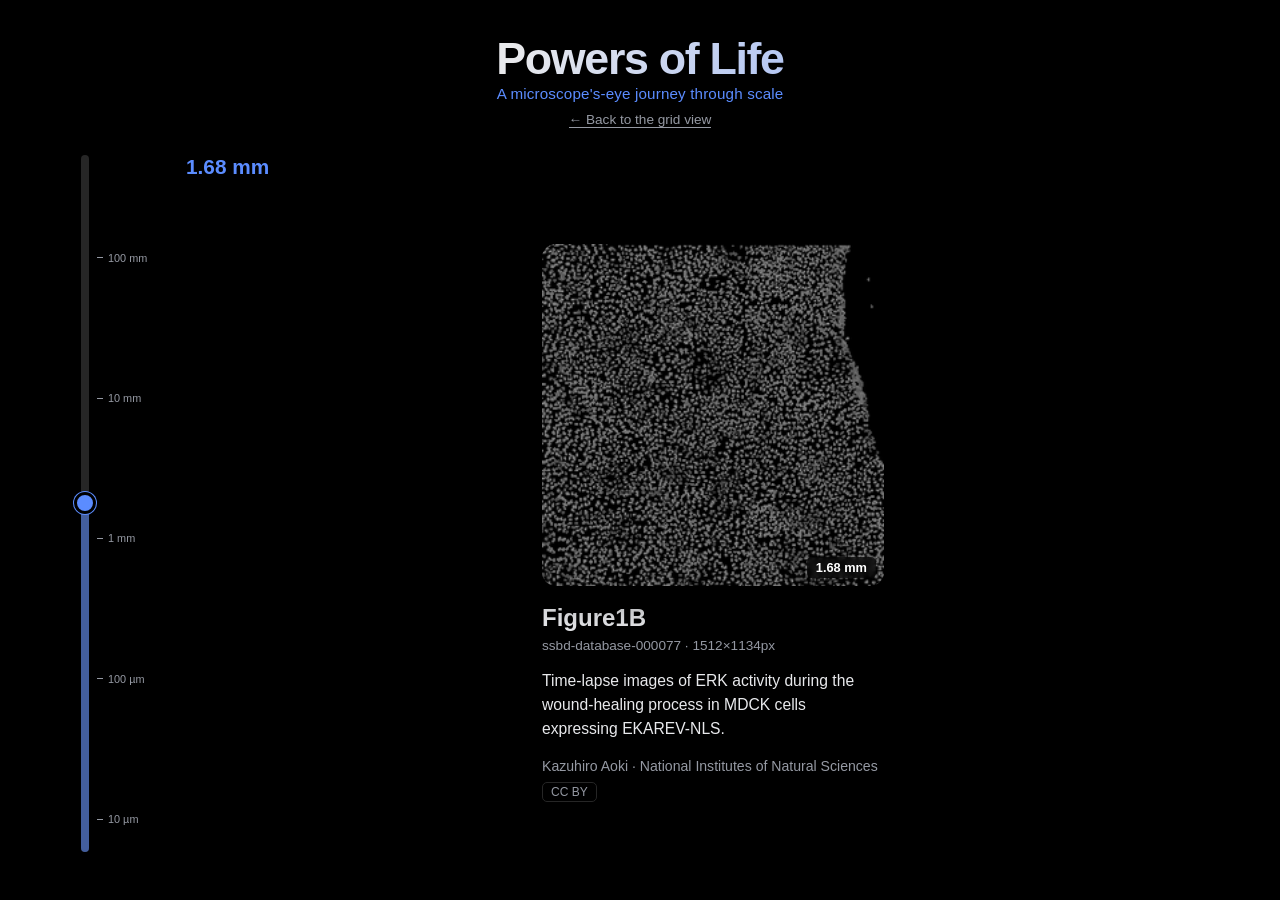
==== vertical/index.html @ f340b17c "Add Powers of Life: a scale-based explorer for SSBD bioimaging data Two static views (grid and verti" ====
<!doctype html>
<html lang="en">
<head>
<meta charset="utf-8">
<meta name="viewport" content="width=device-width, initial-scale=1">
<title>Powers of Life — Vertical</title>
<link rel="stylesheet" href="style.css">
</head>
<body>
  <header>
    <h1>Powers of Life</h1>
    <p class="tagline">A microscope's-eye journey through scale</p>
    <p class="view-nav"><a href="../">← Back to the grid view</a></p>
  </header>

  <main class="viewer">
    <div class="vslider" id="vslider">
      <div class="vslider-track" id="vsliderTrack">
        <div class="scale-ticks" id="scaleTicks"></div>
        <div class="vslider-fill" id="vsliderFill"></div>
        <div class="vslider-thumb" id="vsliderThumb"></div>
      </div>
    </div>

    <div class="stage-wrap">
      <div class="target-readout" id="targetReadout">-</div>
      <div id="stage" class="stage"></div>
    </div>
  </main>

  <div id="loadingOverlay" class="loading-overlay">loading…</div>

  <script src="app.js"></script>
</body>
</html>
---- vertical/style.css ----
:root {
  color-scheme: dark;
  --bg: #000000;
  --panel-bg: #121212;
  --text: #e8e9ec;
  --muted: #9599a3;
  --accent: #5b8cff;
  --panel-border: #262626;
}

* { box-sizing: border-box; }

html, body {
  height: 100%;
}

body {
  margin: 0;
  font-family: -apple-system, BlinkMacSystemFont, "Segoe UI", Helvetica, Arial, sans-serif;
  background: var(--bg);
  color: var(--text);
  display: flex;
  flex-direction: column;
}

header {
  padding: 36px 24px 4px;
  text-align: center;
}

header h1 {
  margin: 0;
  font-size: clamp(1.8rem, 4.2vw, 2.8rem);
  font-weight: 800;
  letter-spacing: -0.03em;
  line-height: 1;
  background: linear-gradient(120deg, var(--text) 40%, var(--accent) 100%);
  -webkit-background-clip: text;
  background-clip: text;
  -webkit-text-fill-color: transparent;
}

.tagline {
  margin: 4px 0 0;
  font-size: clamp(0.8rem, 1.3vw, 0.95rem);
  font-weight: 500;
  color: var(--accent);
  letter-spacing: 0.01em;
}

.view-nav {
  margin: 10px 0 0;
  font-size: 0.85rem;
}

.view-nav a {
  color: var(--muted);
  text-decoration: none;
  border-bottom: 1px solid currentColor;
}

.view-nav a:hover {
  color: var(--accent);
}

.viewer {
  flex: 1;
  display: flex;
  align-items: stretch;
  gap: 56px;
  max-width: 1300px;
  width: 100%;
  margin: 24px auto;
  padding: 0 40px 24px;
  height: min(66vh, 620px);
}

/* --- vertical scale bar --- */

.vslider {
  display: flex;
  align-items: center;
  justify-content: center;
  width: 90px;
}

.vslider-track {
  position: relative;
  width: 8px;
  height: 100%;
  background: var(--panel-border);
  border-radius: 4px;
  cursor: pointer;
  touch-action: none;
}

.vslider-fill {
  position: absolute;
  left: 0;
  right: 0;
  bottom: 0;
  height: 50%;
  background: var(--accent);
  border-radius: 4px;
  pointer-events: none;
  opacity: 0.55;
}

.vslider-thumb {
  position: absolute;
  left: 50%;
  bottom: 50%;
  width: 22px;
  height: 22px;
  border-radius: 50%;
  background: var(--accent);
  border: 3px solid var(--bg);
  box-shadow: 0 0 0 1px var(--accent);
  transform: translate(-50%, 50%);
  pointer-events: none;
}

.scale-ticks {
  position: absolute;
  left: 100%;
  top: 0;
  bottom: 0;
  width: 76px;
  pointer-events: none;
}

.scale-tick {
  position: absolute;
  left: 8px;
  transform: translateY(50%);
  display: flex;
  align-items: center;
  gap: 5px;
  white-space: nowrap;
}

.scale-tick::before {
  content: "";
  width: 6px;
  height: 1px;
  background: var(--muted);
}

.scale-tick span {
  font-size: 0.68rem;
  color: var(--muted);
}

/* --- stage (current image + metadata) --- */

.stage-wrap {
  flex: 1;
  min-width: 0;
  display: flex;
  flex-direction: column;
}

.target-readout {
  color: var(--accent);
  font-weight: 700;
  font-size: 1.3rem;
  margin-bottom: 14px;
}

.stage {
  position: relative;
  flex: 1;
  min-height: 0;
  overflow: visible;
  perspective: 700px;
}

.slide {
  position: absolute;
  inset: 0;
  display: flex;
  flex-direction: column;
  align-items: center;
  justify-content: center;
  gap: 18px;
  overflow-y: auto;
  transition: transform 0.65s cubic-bezier(0.4, 0, 0.2, 1), opacity 0.65s ease;
  will-change: transform, opacity;
}

.slide.pos-center {
  transform: translateZ(0) scale(1);
  opacity: 1;
}

/* near viewer: bursting out of the screen (used for exit when scale increases,
   and as the entry point when scale decreases) */
.slide.pos-near {
  transform: translateZ(650px) scale(2.1);
  opacity: 0;
}

/* far from viewer: sinking into the depth of the screen (used for exit when
   scale decreases, and as the entry point when scale increases) */
.slide.pos-far {
  transform: translateZ(-650px) scale(0.35);
  opacity: 0;
}

.slide .image-col {
  position: relative;
  flex: 0 0 auto;
  width: min(38vh, 380px);
  aspect-ratio: 1 / 1;
  border-radius: 14px;
  overflow: hidden;
  background: #000;
  box-shadow: 0 12px 40px rgba(0, 0, 0, 0.55);
}

.slide .image-col img {
  width: 100%;
  height: 100%;
  object-fit: contain;
  background: #000;
}

.length-badge {
  position: absolute;
  right: 8px;
  bottom: 8px;
  padding: 3px 9px;
  background: rgba(0, 0, 0, 0.65);
  color: #fff;
  font-size: 0.8rem;
  font-weight: 600;
  border-radius: 5px;
  backdrop-filter: blur(2px);
}

.slide .meta-col {
  flex: 0 0 auto;
  width: min(38vh, 380px);
  min-width: 0;
}

.meta-col .dataset-name {
  font-size: 1.5rem;
  font-weight: 700;
  color: var(--text);
  margin: 0 0 6px;
  word-break: break-word;
}

.meta-col .ssbd-id {
  color: var(--muted);
  font-size: 0.85rem;
  margin-bottom: 16px;
}

.meta-col .title {
  font-size: 0.98rem;
  color: var(--text);
  line-height: 1.55;
  margin-bottom: 16px;
  max-width: 60ch;
}

.meta-col .contact {
  color: var(--muted);
  font-size: 0.88rem;
  margin-bottom: 8px;
}

.meta-col .license {
  display: inline-block;
  padding: 2px 8px;
  border: 1px solid var(--panel-border);
  border-radius: 5px;
  color: var(--muted);
  font-size: 0.75rem;
}

.loading-overlay {
  position: fixed;
  inset: 0;
  display: flex;
  align-items: center;
  justify-content: center;
  background: var(--bg);
  color: var(--muted);
  font-size: 1rem;
  z-index: 10;
}

.loading-overlay.hidden {
  display: none;
}

@media (max-width: 800px) {
  .viewer {
    gap: 24px;
    padding: 0 16px 24px;
  }
  .vslider {
    width: 56px;
  }
  .scale-ticks {
    width: 50px;
  }
  .slide .image-col,
  .slide .meta-col {
    width: min(50vh, 70vw);
  }
}
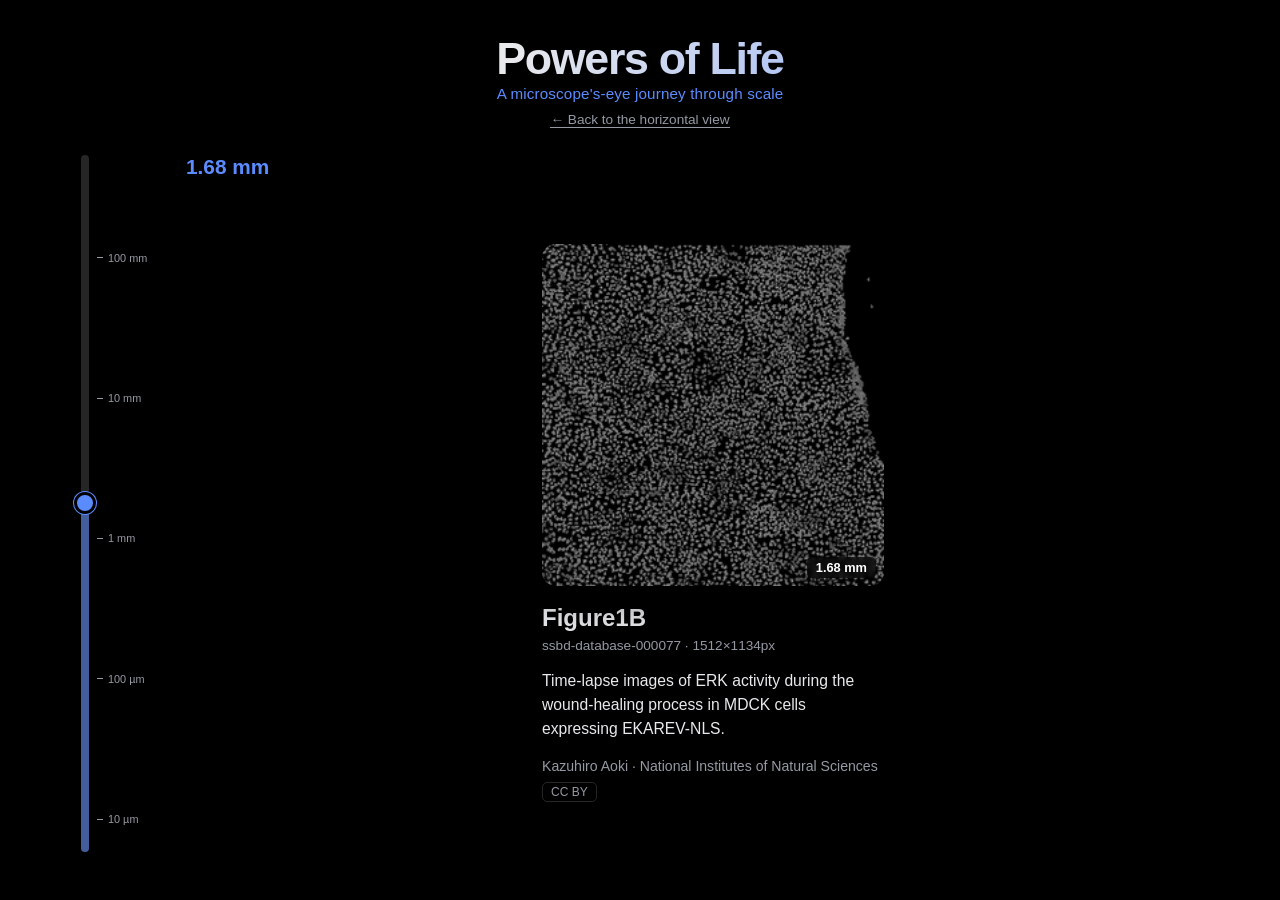
==== commit fedecd9d: "Replace grid view with a horizontal one-at-a-time slide view Moving the slider right slides the curr" ====
--- a/vertical/index.html
+++ b/vertical/index.html
@@ -10,7 +10,7 @@
   <header>
     <h1>Powers of Life</h1>
     <p class="tagline">A microscope's-eye journey through scale</p>
-    <p class="view-nav"><a href="../">← Back to the grid view</a></p>
+    <p class="view-nav"><a href="../">← Back to the horizontal view</a></p>
   </header>
 
   <main class="viewer">
